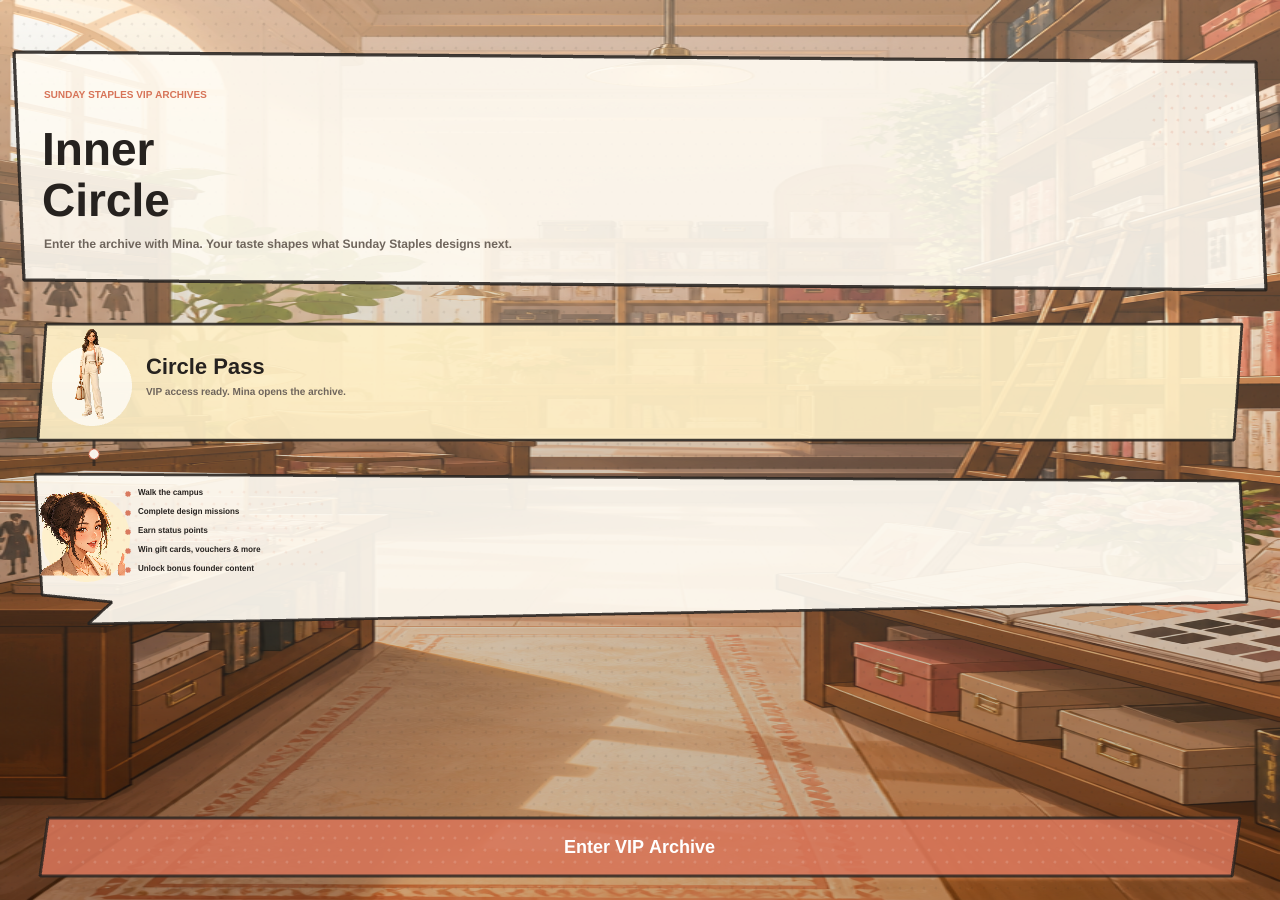
==== index.html @ 9735dfa4 "Add files via upload" ====
<!doctype html>
<html lang="en">
  <head>
    <meta charset="utf-8" />
    <meta name="viewport" content="width=device-width, initial-scale=1, viewport-fit=cover" />
    <title>Circle of Trust | Sunday Staples</title>
    <link rel="stylesheet" href="styles.css?v=61" />
  </head>
  <body>
    <main id="game-root" aria-label="Circle of Trust Phaser game">
      <div id="fallback-screen" class="fallback-screen">
        <span>SS</span>
        <strong>Circle of Trust</strong>
        <p>Loading VIP campus...</p>
      </div>
      <div id="phaser-game"></div>
    </main>
    <noscript>This VIP game requires JavaScript.</noscript>
    <script src="phaser.min.js"></script>
    <script src="game.js?v=61"></script>
  </body>
</html>
---- styles.css ----
:root {
  --ink: #26221f;
  --cream: #fff8eb;
  --coral: #d77458;
  --gold: #e5bc58;
}

* {
  box-sizing: border-box;
}

html,
body,
#game-root,
#phaser-game {
  width: 100%;
  min-width: 100%;
  height: var(--app-height, 100vh);
  min-height: var(--app-height, 100vh);
  margin: 0;
}

html {
  min-height: 100%;
  min-height: -webkit-fill-available;
}

#game-root,
#phaser-game {
  position: fixed;
  inset: 0;
  width: 100%;
  height: var(--app-height, 100vh);
  overflow: hidden;
  background: #fff8eb;
}

body {
  overflow: hidden;
  color: var(--ink);
  background:
    radial-gradient(circle at 50% 0%, rgba(255, 244, 207, 0.9), transparent 34%),
    linear-gradient(180deg, #bfeeff 0%, #fff8eb 52%, #f3d5a8 100%);
  font-family: Inter, ui-sans-serif, system-ui, -apple-system, BlinkMacSystemFont, "Segoe UI", sans-serif;
  touch-action: none;
}

canvas {
  display: block;
  position: fixed !important;
  inset: 0 !important;
  width: 100% !important;
  height: var(--app-height, 100vh) !important;
  margin: 0 !important;
  touch-action: none;
}

.fallback-screen {
  position: fixed;
  inset: 0;
  display: grid;
  place-content: center;
  gap: 12px;
  padding: 32px;
  color: var(--ink);
  text-align: center;
  background:
    radial-gradient(circle at 50% 16%, rgba(255, 240, 199, 0.95), transparent 34%),
    linear-gradient(180deg, #cdefff 0%, #fff8eb 52%, #f3d5a8 100%);
}

.fallback-screen span {
  display: grid;
  width: 74px;
  height: 74px;
  place-items: center;
  margin: 0 auto;
  border: 3px solid var(--ink);
  border-radius: 50%;
  color: white;
  background: var(--coral);
  font-weight: 950;
  box-shadow: 5px 7px 0 rgba(38, 34, 31, 0.16);
}

.fallback-screen strong {
  font-size: 2.2rem;
  font-weight: 950;
}

.fallback-screen p {
  margin: 0;
  color: #6f655c;
  font-weight: 800;
}

.game-ready .fallback-screen {
  display: none;
}

noscript {
  position: fixed;
  inset: 24px;
  display: grid;
  place-items: center;
  padding: 24px;
  border: 3px solid var(--ink);
  border-radius: 20px;
  background: var(--cream);
  font-weight: 900;
}
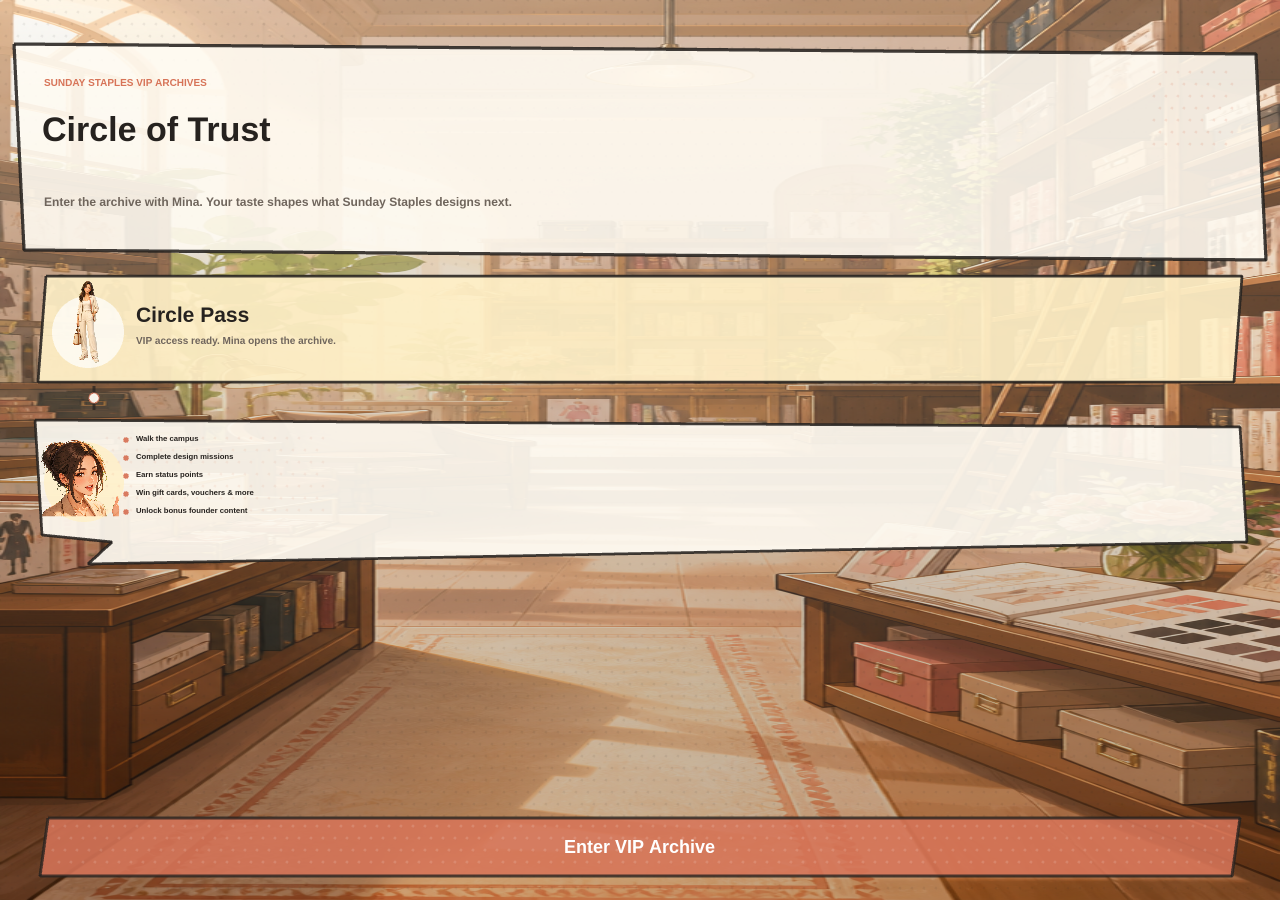
==== commit cc2da658: "Add files via upload" ====
--- a/index.html
+++ b/index.html
@@ -4,7 +4,7 @@
     <meta charset="utf-8" />
     <meta name="viewport" content="width=device-width, initial-scale=1, viewport-fit=cover" />
     <title>Circle of Trust | Sunday Staples</title>
-    <link rel="stylesheet" href="styles.css?v=61" />
+    <link rel="stylesheet" href="styles.css?v=63" />
   </head>
   <body>
     <main id="game-root" aria-label="Circle of Trust Phaser game">
@@ -17,6 +17,6 @@
     </main>
     <noscript>This VIP game requires JavaScript.</noscript>
     <script src="phaser.min.js"></script>
-    <script src="game.js?v=61"></script>
+    <script src="game.js?v=63"></script>
   </body>
 </html>
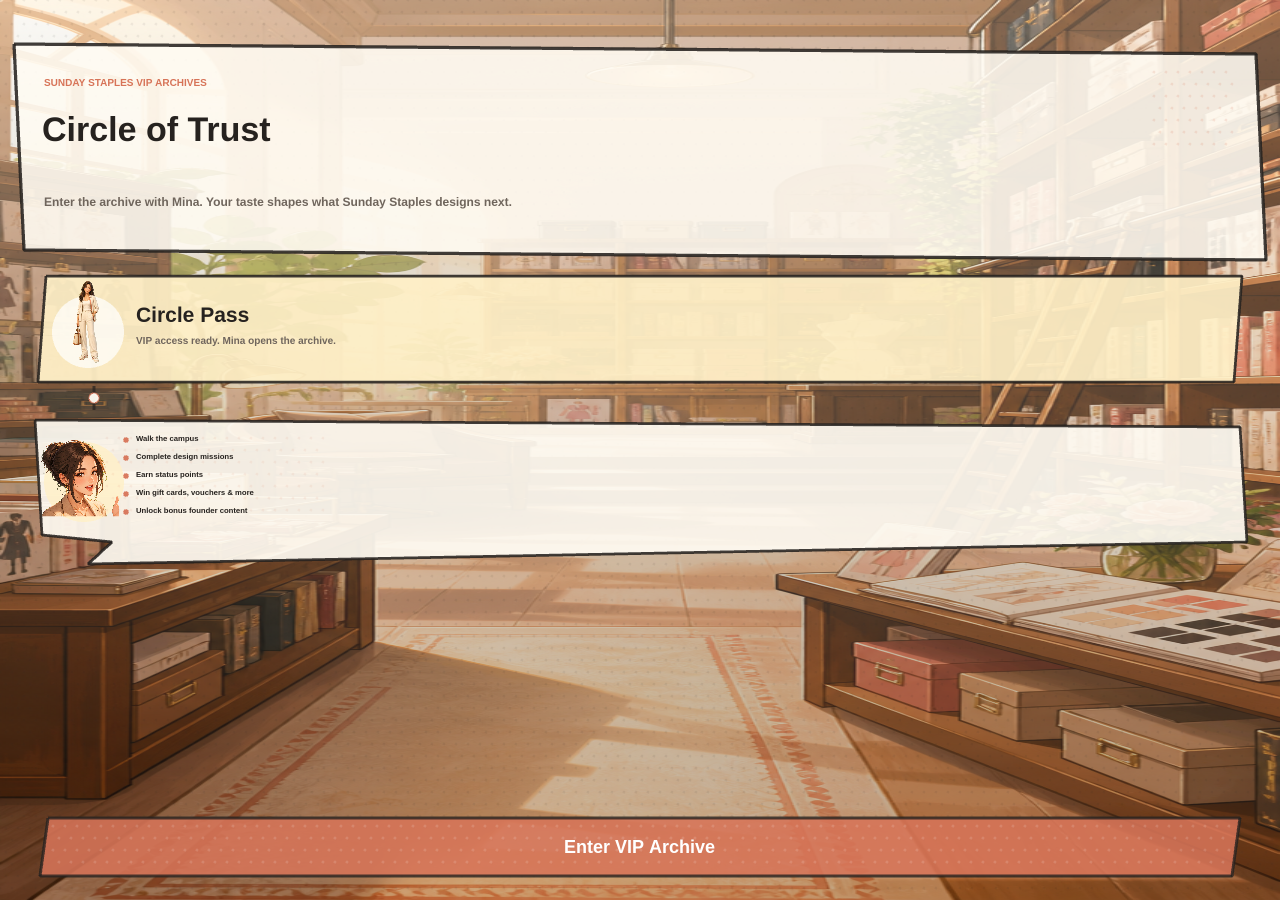
==== commit 5a5a5db1: "Add files via upload" ====
--- a/index.html
+++ b/index.html
@@ -4,7 +4,7 @@
     <meta charset="utf-8" />
     <meta name="viewport" content="width=device-width, initial-scale=1, viewport-fit=cover" />
     <title>Circle of Trust | Sunday Staples</title>
-    <link rel="stylesheet" href="styles.css?v=63" />
+    <link rel="stylesheet" href="styles.css?v=67" />
   </head>
   <body>
     <main id="game-root" aria-label="Circle of Trust Phaser game">
@@ -17,6 +17,6 @@
     </main>
     <noscript>This VIP game requires JavaScript.</noscript>
     <script src="phaser.min.js"></script>
-    <script src="game.js?v=63"></script>
+    <script src="game.js?v=67"></script>
   </body>
 </html>
--- a/styles.css
+++ b/styles.css
@@ -15,8 +15,8 @@
 #phaser-game {
   width: 100%;
   min-width: 100%;
-  height: var(--app-height, 100vh);
-  min-height: var(--app-height, 100vh);
+  height: var(--app-height, 100dvh);
+  min-height: var(--app-height, 100dvh);
   margin: 0;
 }
 
@@ -30,7 +30,7 @@
   position: fixed;
   inset: 0;
   width: 100%;
-  height: var(--app-height, 100vh);
+  height: var(--app-height, 100dvh);
   overflow: hidden;
   background: #fff8eb;
 }
@@ -50,7 +50,7 @@
   position: fixed !important;
   inset: 0 !important;
   width: 100% !important;
-  height: var(--app-height, 100vh) !important;
+  height: var(--app-height, 100dvh) !important;
   margin: 0 !important;
   touch-action: none;
 }
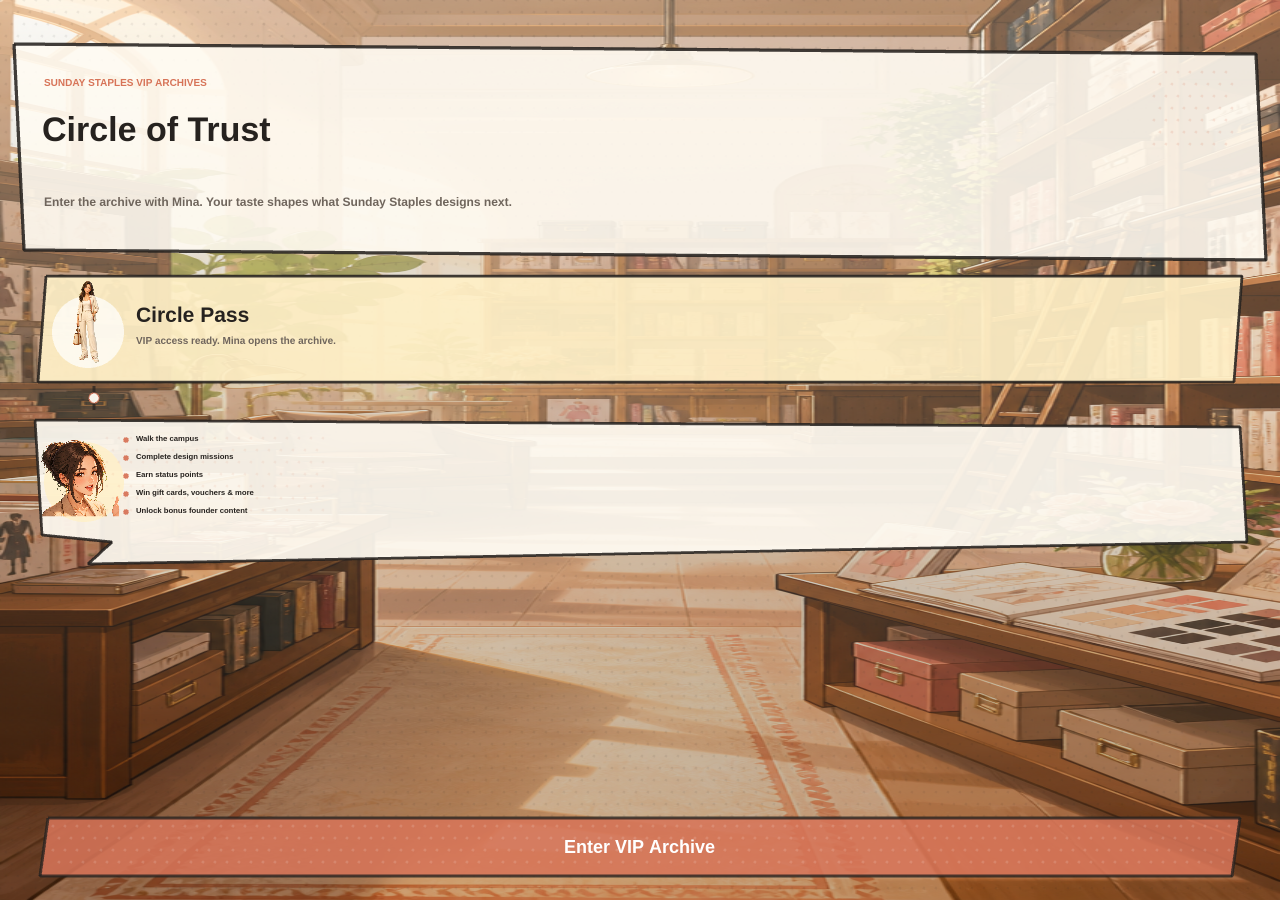
==== commit c98b39ed: "Add files via upload" ====
--- a/index.html
+++ b/index.html
@@ -4,7 +4,7 @@
     <meta charset="utf-8" />
     <meta name="viewport" content="width=device-width, initial-scale=1, viewport-fit=cover" />
     <title>Circle of Trust | Sunday Staples</title>
-    <link rel="stylesheet" href="styles.css?v=67" />
+    <link rel="stylesheet" href="styles.css?v=71" />
   </head>
   <body>
     <main id="game-root" aria-label="Circle of Trust Phaser game">
@@ -17,6 +17,6 @@
     </main>
     <noscript>This VIP game requires JavaScript.</noscript>
     <script src="phaser.min.js"></script>
-    <script src="game.js?v=67"></script>
+    <script src="game.js?v=71"></script>
   </body>
 </html>
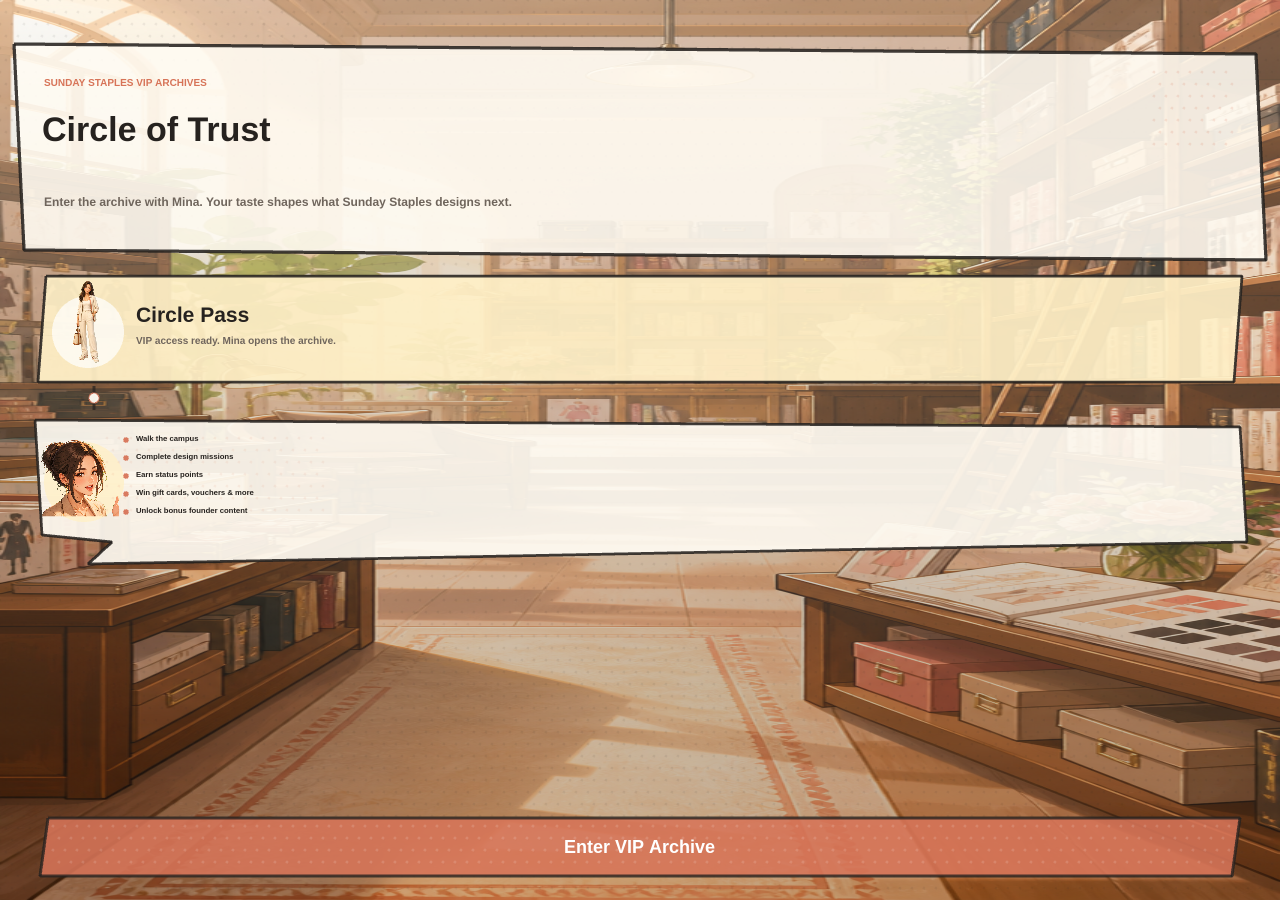
==== commit d188b355: "Add files via upload" ====
--- a/index.html
+++ b/index.html
@@ -4,7 +4,7 @@
     <meta charset="utf-8" />
     <meta name="viewport" content="width=device-width, initial-scale=1, viewport-fit=cover" />
     <title>Circle of Trust | Sunday Staples</title>
-    <link rel="stylesheet" href="styles.css?v=71" />
+    <link rel="stylesheet" href="styles.css?v=72" />
   </head>
   <body>
     <main id="game-root" aria-label="Circle of Trust Phaser game">
@@ -17,6 +17,6 @@
     </main>
     <noscript>This VIP game requires JavaScript.</noscript>
     <script src="phaser.min.js"></script>
-    <script src="game.js?v=71"></script>
+    <script src="game.js?v=72"></script>
   </body>
 </html>
